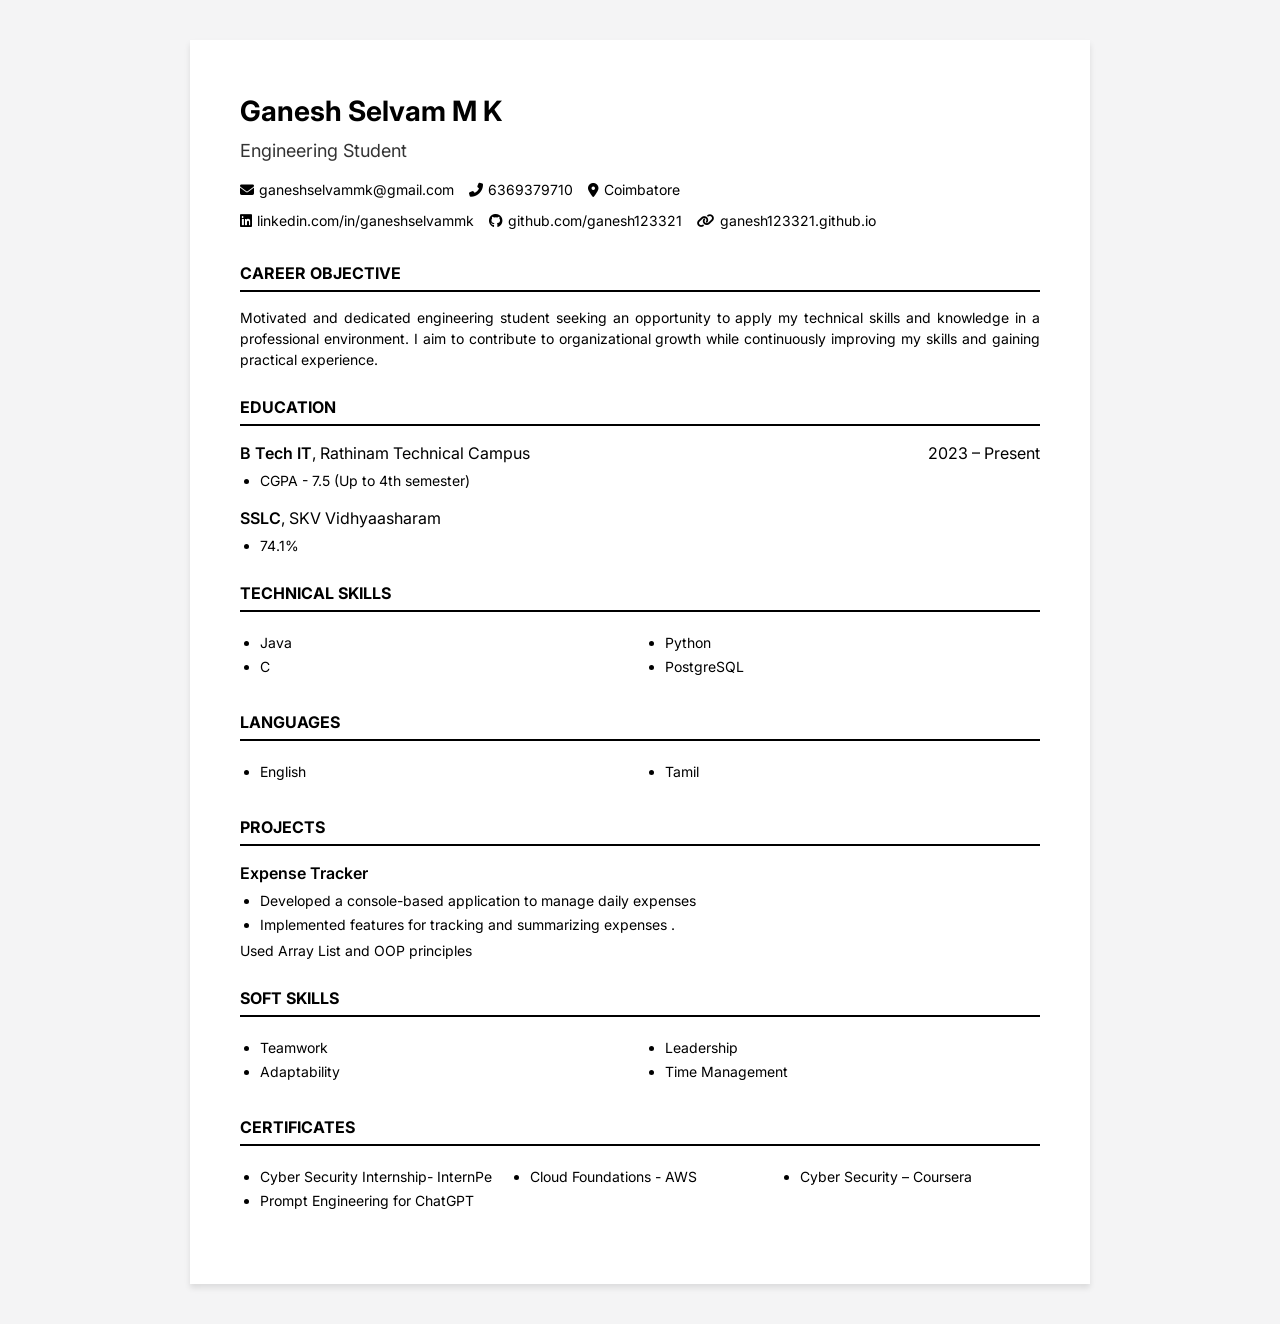
==== resume.html @ ace594e6 "feat: add HTML version of resume to fix 404 error" ====
<!DOCTYPE html>
<html lang="en">
<head>
    <meta charset="UTF-8">
    <meta name="viewport" content="width=device-width, initial-scale=1.0">
    <title>Ganesh Selvam M K - Resume</title>
    <link href="https://fonts.googleapis.com/css2?family=Inter:wght@400;600;700&display=swap" rel="stylesheet">
    <link rel="stylesheet" href="https://cdnjs.cloudflare.com/ajax/libs/font-awesome/6.4.0/css/all.min.css">
    <style>
        body {
            font-family: 'Inter', sans-serif;
            background-color: #f4f4f5;
            color: #000;
            margin: 0;
            padding: 40px 20px;
            line-height: 1.5;
        }
        .resume-container {
            max-width: 800px;
            margin: 0 auto;
            background-color: #fff;
            padding: 50px;
            box-shadow: 0 4px 6px rgba(0,0,0,0.1);
        }
        .header {
            margin-bottom: 30px;
        }
        .header h1 {
            font-size: 28px;
            margin: 0 0 5px 0;
            font-weight: 700;
        }
        .header h2 {
            font-size: 18px;
            margin: 0 0 15px 0;
            font-weight: 400;
            color: #333;
        }
        .contact-info {
            display: flex;
            flex-wrap: wrap;
            gap: 15px;
            font-size: 14px;
            margin-bottom: 10px;
        }
        .contact-info div {
            display: flex;
            align-items: center;
            gap: 5px;
        }
        .section-title {
            font-size: 16px;
            font-weight: 700;
            text-transform: uppercase;
            border-bottom: 2px solid #000;
            padding-bottom: 5px;
            margin-top: 25px;
            margin-bottom: 15px;
        }
        .content-block {
            margin-bottom: 15px;
        }
        .content-block p {
            margin: 5px 0;
            font-size: 14px;
            text-align: justify;
        }
        .flex-between {
            display: flex;
            justify-content: space-between;
            align-items: flex-start;
        }
        .bold {
            font-weight: 600;
        }
        ul {
            margin: 5px 0;
            padding-left: 20px;
            font-size: 14px;
        }
        li {
            margin-bottom: 3px;
        }
        .grid-2 {
            display: grid;
            grid-template-columns: 1fr 1fr;
            gap: 10px;
        }
        .grid-3 {
            display: grid;
            grid-template-columns: 1fr 1fr 1fr;
            gap: 10px;
        }
        a {
            color: inherit;
            text-decoration: none;
        }
    </style>
</head>
<body>
    <div class="resume-container">
        <div class="header">
            <h1>Ganesh Selvam M K</h1>
            <h2>Engineering Student</h2>
            
            <div class="contact-info">
                <div><i class="fas fa-envelope"></i> ganeshselvammk@gmail.com</div>
                <div><i class="fas fa-phone-alt"></i> 6369379710</div>
                <div><i class="fas fa-map-marker-alt"></i> Coimbatore</div>
            </div>
            
            <div class="contact-info">
                <div><i class="fab fa-linkedin"></i> linkedin.com/in/ganeshselvammk</div>
                <div><i class="fab fa-github"></i> github.com/ganesh123321</div>
                <div><i class="fas fa-link"></i> ganesh123321.github.io</div>
            </div>
        </div>

        <div class="section-title">CAREER OBJECTIVE</div>
        <div class="content-block">
            <p>Motivated and dedicated engineering student seeking an opportunity to apply my technical skills and knowledge in a professional environment. I aim to contribute to organizational growth while continuously improving my skills and gaining practical experience.</p>
        </div>

        <div class="section-title">EDUCATION</div>
        <div class="content-block">
            <div class="flex-between">
                <div><span class="bold">B Tech IT</span>, Rathinam Technical Campus</div>
                <div>2023 – Present</div>
            </div>
            <ul>
                <li>CGPA - 7.5 (Up to 4th semester)</li>
            </ul>
        </div>
        <div class="content-block">
            <div class="flex-between">
                <div><span class="bold">SSLC</span>, SKV Vidhyaasharam</div>
            </div>
            <ul>
                <li>74.1%</li>
            </ul>
        </div>

        <div class="section-title">TECHNICAL SKILLS</div>
        <div class="content-block grid-2">
            <ul>
                <li>Java</li>
                <li>C</li>
            </ul>
            <ul>
                <li>Python</li>
                <li>PostgreSQL</li>
            </ul>
        </div>

        <div class="section-title">LANGUAGES</div>
        <div class="content-block grid-2">
            <ul>
                <li>English</li>
            </ul>
            <ul>
                <li>Tamil</li>
            </ul>
        </div>

        <div class="section-title">PROJECTS</div>
        <div class="content-block">
            <div class="bold">Expense Tracker</div>
            <ul>
                <li>Developed a console-based application to manage daily expenses</li>
                <li>Implemented features for tracking and summarizing expenses .</li>
            </ul>
            <p>Used Array List and OOP principles</p>
        </div>

        <div class="section-title">SOFT SKILLS</div>
        <div class="content-block grid-2">
            <ul>
                <li>Teamwork</li>
                <li>Adaptability</li>
            </ul>
            <ul>
                <li>Leadership</li>
                <li>Time Management</li>
            </ul>
        </div>

        <div class="section-title">Certificates</div>
        <div class="content-block grid-3">
            <ul>
                <li>Cyber Security Internship- InternPe</li>
                <li>Prompt Engineering for ChatGPT</li>
            </ul>
            <ul>
                <li>Cloud Foundations - AWS</li>
            </ul>
            <ul>
                <li>Cyber Security – Coursera</li>
            </ul>
        </div>
    </div>
</body>
</html>
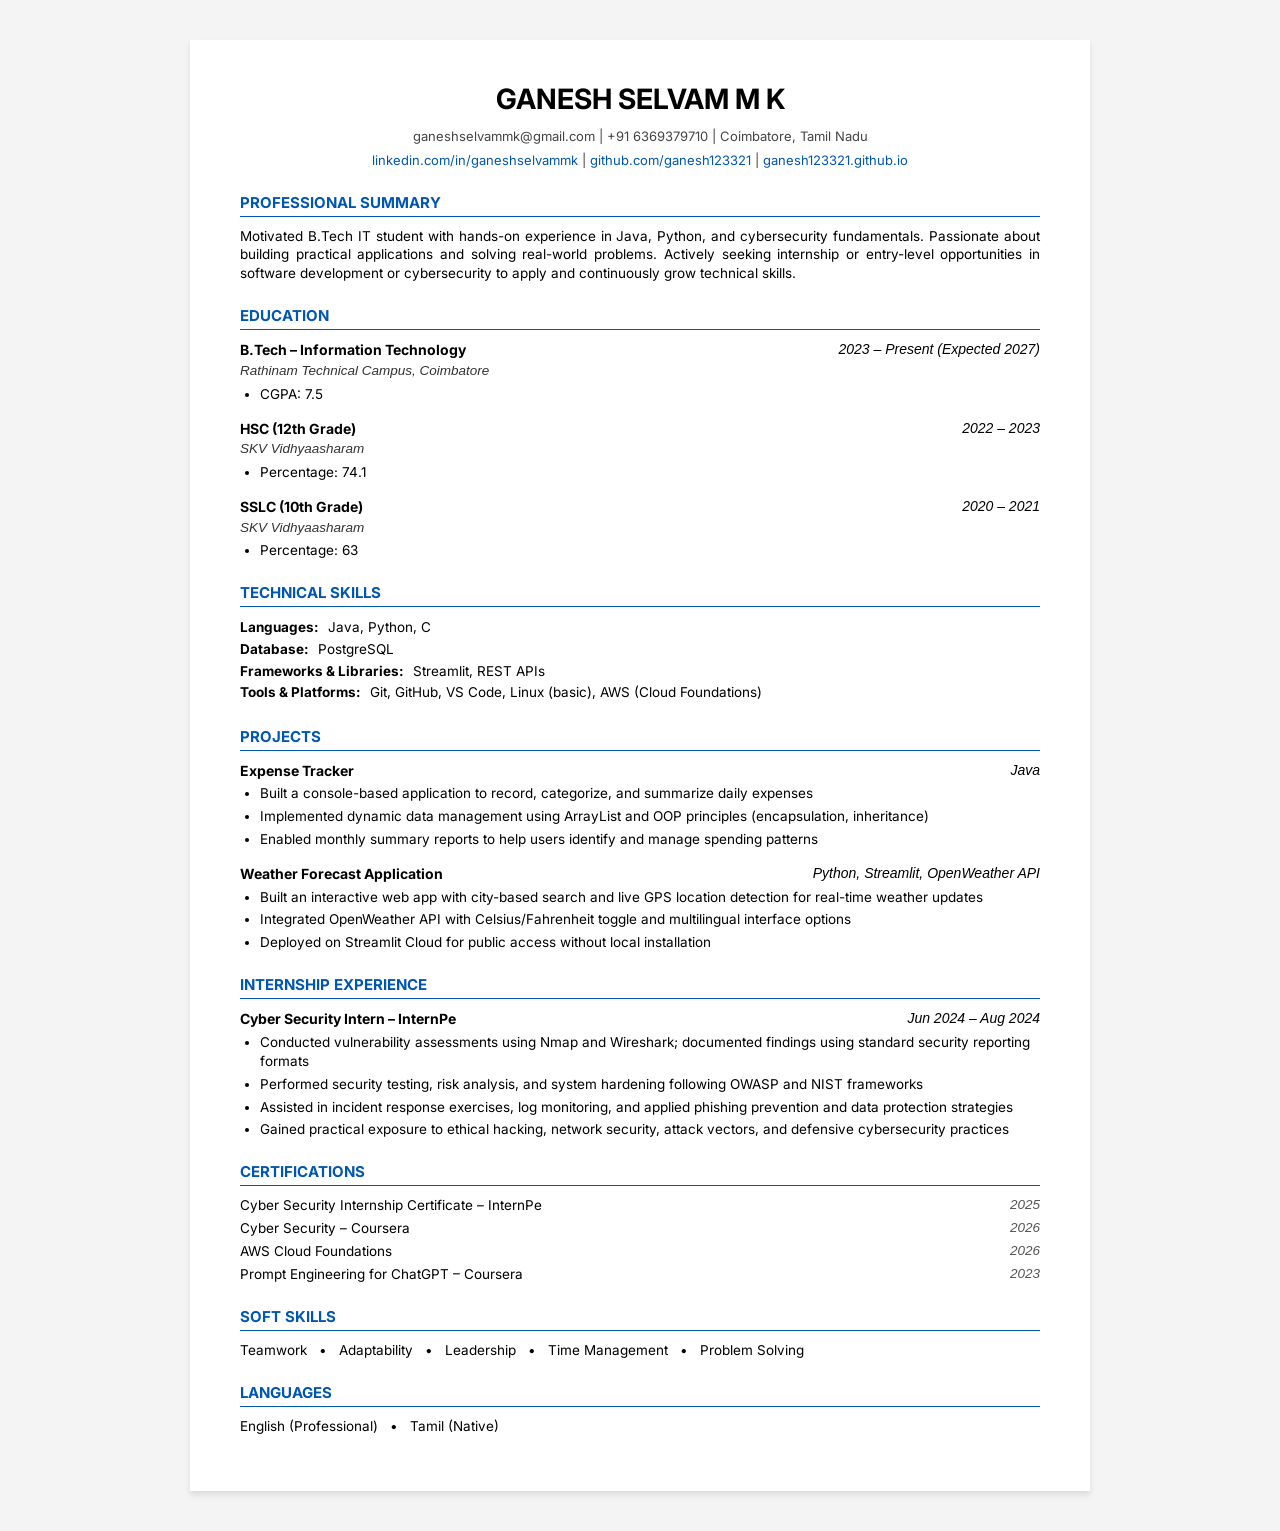
==== commit febf56ba: "Update resume content and layout" ====
--- a/resume.html
+++ b/resume.html
@@ -5,7 +5,6 @@
     <meta name="viewport" content="width=device-width, initial-scale=1.0">
     <title>Ganesh Selvam M K - Resume</title>
     <link href="https://fonts.googleapis.com/css2?family=Inter:wght@400;600;700&display=swap" rel="stylesheet">
-    <link rel="stylesheet" href="https://cdnjs.cloudflare.com/ajax/libs/font-awesome/6.4.0/css/all.min.css">
     <style>
         body {
             font-family: 'Inter', sans-serif;
@@ -13,189 +12,236 @@
             color: #000;
             margin: 0;
             padding: 40px 20px;
-            line-height: 1.5;
+            line-height: 1.4;
         }
         .resume-container {
             max-width: 800px;
             margin: 0 auto;
             background-color: #fff;
-            padding: 50px;
+            padding: 40px 50px;
             box-shadow: 0 4px 6px rgba(0,0,0,0.1);
         }
         .header {
-            margin-bottom: 30px;
+            text-align: center;
+            margin-bottom: 20px;
         }
         .header h1 {
             font-size: 28px;
-            margin: 0 0 5px 0;
-            font-weight: 700;
-        }
-        .header h2 {
-            font-size: 18px;
-            margin: 0 0 15px 0;
-            font-weight: 400;
-            color: #333;
-        }
-        .contact-info {
-            display: flex;
-            flex-wrap: wrap;
-            gap: 15px;
-            font-size: 14px;
-            margin-bottom: 10px;
-        }
-        .contact-info div {
-            display: flex;
-            align-items: center;
-            gap: 5px;
-        }
-        .section-title {
-            font-size: 16px;
+            margin: 0 0 8px 0;
             font-weight: 700;
             text-transform: uppercase;
-            border-bottom: 2px solid #000;
-            padding-bottom: 5px;
-            margin-top: 25px;
-            margin-bottom: 15px;
+        }
+        .contact-info {
+            font-size: 13px;
+            color: #444;
+            margin-bottom: 6px;
+        }
+        .contact-info a {
+            color: #0056b3;
+            text-decoration: none;
+        }
+        .contact-info a:hover {
+            text-decoration: underline;
+        }
+        .section-title {
+            font-size: 15px;
+            font-weight: 700;
+            text-transform: uppercase;
+            color: #0056b3;
+            border-bottom: 1.5px solid #0056b3;
+            padding-bottom: 3px;
+            margin-top: 22px;
+            margin-bottom: 10px;
         }
         .content-block {
             margin-bottom: 15px;
         }
-        .content-block p {
-            margin: 5px 0;
-            font-size: 14px;
+        .content-text {
+            font-size: 13.5px;
             text-align: justify;
+            margin: 0;
         }
         .flex-between {
             display: flex;
             justify-content: space-between;
             align-items: flex-start;
+            font-size: 14px;
         }
         .bold {
-            font-weight: 600;
+            font-weight: 700;
+        }
+        .italic {
+            font-style: italic;
+        }
+        .item-subtitle {
+            font-size: 13.5px;
+            font-style: italic;
+            color: #333;
+            margin-top: 2px;
+            margin-bottom: 2px;
         }
         ul {
-            margin: 5px 0;
+            margin: 4px 0 0 0;
             padding-left: 20px;
-            font-size: 14px;
+            font-size: 13.5px;
         }
         li {
-            margin-bottom: 3px;
-        }
-        .grid-2 {
-            display: grid;
-            grid-template-columns: 1fr 1fr;
-            gap: 10px;
-        }
-        .grid-3 {
-            display: grid;
-            grid-template-columns: 1fr 1fr 1fr;
-            gap: 10px;
-        }
-        a {
-            color: inherit;
-            text-decoration: none;
+            margin-bottom: 4px;
+        }
+        .skills-list {
+            font-size: 13.5px;
+            line-height: 1.6;
+        }
+        .skills-list span.bold {
+            margin-right: 5px;
+        }
+        .cert-item {
+            display: flex;
+            justify-content: space-between;
+            font-size: 13.5px;
+            margin-bottom: 4px;
+        }
+        .cert-date {
+            font-style: italic;
+            color: #555;
+        }
+        .bullet-separator {
+            margin: 0 8px;
         }
     </style>
 </head>
 <body>
     <div class="resume-container">
         <div class="header">
-            <h1>Ganesh Selvam M K</h1>
-            <h2>Engineering Student</h2>
-            
+            <h1>GANESH SELVAM M K</h1>
             <div class="contact-info">
-                <div><i class="fas fa-envelope"></i> ganeshselvammk@gmail.com</div>
-                <div><i class="fas fa-phone-alt"></i> 6369379710</div>
-                <div><i class="fas fa-map-marker-alt"></i> Coimbatore</div>
-            </div>
-            
+                ganeshselvammk@gmail.com | +91 6369379710 | Coimbatore, Tamil Nadu
+            </div>
             <div class="contact-info">
-                <div><i class="fab fa-linkedin"></i> linkedin.com/in/ganeshselvammk</div>
-                <div><i class="fab fa-github"></i> github.com/ganesh123321</div>
-                <div><i class="fas fa-link"></i> ganesh123321.github.io</div>
-            </div>
-        </div>
-
-        <div class="section-title">CAREER OBJECTIVE</div>
-        <div class="content-block">
-            <p>Motivated and dedicated engineering student seeking an opportunity to apply my technical skills and knowledge in a professional environment. I aim to contribute to organizational growth while continuously improving my skills and gaining practical experience.</p>
+                <a href="https://linkedin.com/in/ganeshselvammk" target="_blank">linkedin.com/in/ganeshselvammk</a> | 
+                <a href="https://github.com/ganesh123321" target="_blank">github.com/ganesh123321</a> | 
+                <a href="https://ganesh123321.github.io" target="_blank">ganesh123321.github.io</a>
+            </div>
+        </div>
+
+        <div class="section-title">PROFESSIONAL SUMMARY</div>
+        <div class="content-block">
+            <p class="content-text">Motivated B.Tech IT student with hands-on experience in Java, Python, and cybersecurity fundamentals. Passionate about building practical applications and solving real-world problems. Actively seeking internship or entry-level opportunities in software development or cybersecurity to apply and continuously grow technical skills.</p>
         </div>
 
         <div class="section-title">EDUCATION</div>
         <div class="content-block">
             <div class="flex-between">
-                <div><span class="bold">B Tech IT</span>, Rathinam Technical Campus</div>
-                <div>2023 – Present</div>
-            </div>
-            <ul>
-                <li>CGPA - 7.5 (Up to 4th semester)</li>
-            </ul>
-        </div>
-        <div class="content-block">
-            <div class="flex-between">
-                <div><span class="bold">SSLC</span>, SKV Vidhyaasharam</div>
-            </div>
-            <ul>
-                <li>74.1%</li>
+                <div class="bold">B.Tech – Information Technology</div>
+                <div class="italic">2023 – Present (Expected 2027)</div>
+            </div>
+            <div class="item-subtitle">Rathinam Technical Campus, Coimbatore</div>
+            <ul>
+                <li>CGPA: 7.5</li>
+            </ul>
+        </div>
+        
+        <div class="content-block">
+            <div class="flex-between">
+                <div class="bold">HSC (12th Grade)</div>
+                <div class="italic">2022 – 2023</div>
+            </div>
+            <div class="item-subtitle">SKV Vidhyaasharam</div>
+            <ul>
+                <li>Percentage: 74.1</li>
+            </ul>
+        </div>
+        
+        <div class="content-block">
+            <div class="flex-between">
+                <div class="bold">SSLC (10th Grade)</div>
+                <div class="italic">2020 – 2021</div>
+            </div>
+            <div class="item-subtitle">SKV Vidhyaasharam</div>
+            <ul>
+                <li>Percentage: 63</li>
             </ul>
         </div>
 
         <div class="section-title">TECHNICAL SKILLS</div>
-        <div class="content-block grid-2">
-            <ul>
-                <li>Java</li>
-                <li>C</li>
-            </ul>
-            <ul>
-                <li>Python</li>
-                <li>PostgreSQL</li>
-            </ul>
+        <div class="content-block skills-list">
+            <div><span class="bold">Languages:</span> Java, Python, C</div>
+            <div><span class="bold">Database:</span> PostgreSQL</div>
+            <div><span class="bold">Frameworks & Libraries:</span> Streamlit, REST APIs</div>
+            <div><span class="bold">Tools & Platforms:</span> Git, GitHub, VS Code, Linux (basic), AWS (Cloud Foundations)</div>
+        </div>
+
+        <div class="section-title">PROJECTS</div>
+        <div class="content-block">
+            <div class="flex-between">
+                <div class="bold">Expense Tracker</div>
+                <div class="italic">Java</div>
+            </div>
+            <ul>
+                <li>Built a console-based application to record, categorize, and summarize daily expenses</li>
+                <li>Implemented dynamic data management using ArrayList and OOP principles (encapsulation, inheritance)</li>
+                <li>Enabled monthly summary reports to help users identify and manage spending patterns</li>
+            </ul>
+        </div>
+
+        <div class="content-block">
+            <div class="flex-between">
+                <div class="bold">Weather Forecast Application</div>
+                <div class="italic">Python, Streamlit, OpenWeather API</div>
+            </div>
+            <ul>
+                <li>Built an interactive web app with city-based search and live GPS location detection for real-time weather updates</li>
+                <li>Integrated OpenWeather API with Celsius/Fahrenheit toggle and multilingual interface options</li>
+                <li>Deployed on Streamlit Cloud for public access without local installation</li>
+            </ul>
+        </div>
+
+        <div class="section-title">INTERNSHIP EXPERIENCE</div>
+        <div class="content-block">
+            <div class="flex-between">
+                <div class="bold">Cyber Security Intern – InternPe</div>
+                <div class="italic">Jun 2024 – Aug 2024</div>
+            </div>
+            <ul>
+                <li>Conducted vulnerability assessments using Nmap and Wireshark; documented findings using standard security reporting formats</li>
+                <li>Performed security testing, risk analysis, and system hardening following OWASP and NIST frameworks</li>
+                <li>Assisted in incident response exercises, log monitoring, and applied phishing prevention and data protection strategies</li>
+                <li>Gained practical exposure to ethical hacking, network security, attack vectors, and defensive cybersecurity practices</li>
+            </ul>
+        </div>
+
+        <div class="section-title">CERTIFICATIONS</div>
+        <div class="content-block">
+            <div class="cert-item">
+                <div>Cyber Security Internship Certificate – InternPe</div>
+                <div class="cert-date">2025</div>
+            </div>
+            <div class="cert-item">
+                <div>Cyber Security – Coursera</div>
+                <div class="cert-date">2026</div>
+            </div>
+            <div class="cert-item">
+                <div>AWS Cloud Foundations</div>
+                <div class="cert-date">2026</div>
+            </div>
+            <div class="cert-item">
+                <div>Prompt Engineering for ChatGPT – Coursera</div>
+                <div class="cert-date">2023</div>
+            </div>
+        </div>
+
+        <div class="section-title">SOFT SKILLS</div>
+        <div class="content-block">
+            <div class="content-text">
+                Teamwork <span class="bullet-separator">•</span> Adaptability <span class="bullet-separator">•</span> Leadership <span class="bullet-separator">•</span> Time Management <span class="bullet-separator">•</span> Problem Solving
+            </div>
         </div>
 
         <div class="section-title">LANGUAGES</div>
-        <div class="content-block grid-2">
-            <ul>
-                <li>English</li>
-            </ul>
-            <ul>
-                <li>Tamil</li>
-            </ul>
-        </div>
-
-        <div class="section-title">PROJECTS</div>
-        <div class="content-block">
-            <div class="bold">Expense Tracker</div>
-            <ul>
-                <li>Developed a console-based application to manage daily expenses</li>
-                <li>Implemented features for tracking and summarizing expenses .</li>
-            </ul>
-            <p>Used Array List and OOP principles</p>
-        </div>
-
-        <div class="section-title">SOFT SKILLS</div>
-        <div class="content-block grid-2">
-            <ul>
-                <li>Teamwork</li>
-                <li>Adaptability</li>
-            </ul>
-            <ul>
-                <li>Leadership</li>
-                <li>Time Management</li>
-            </ul>
-        </div>
-
-        <div class="section-title">Certificates</div>
-        <div class="content-block grid-3">
-            <ul>
-                <li>Cyber Security Internship- InternPe</li>
-                <li>Prompt Engineering for ChatGPT</li>
-            </ul>
-            <ul>
-                <li>Cloud Foundations - AWS</li>
-            </ul>
-            <ul>
-                <li>Cyber Security – Coursera</li>
-            </ul>
+        <div class="content-block">
+            <div class="content-text">
+                English (Professional) <span class="bullet-separator">•</span> Tamil (Native)
+            </div>
         </div>
     </div>
 </body>
